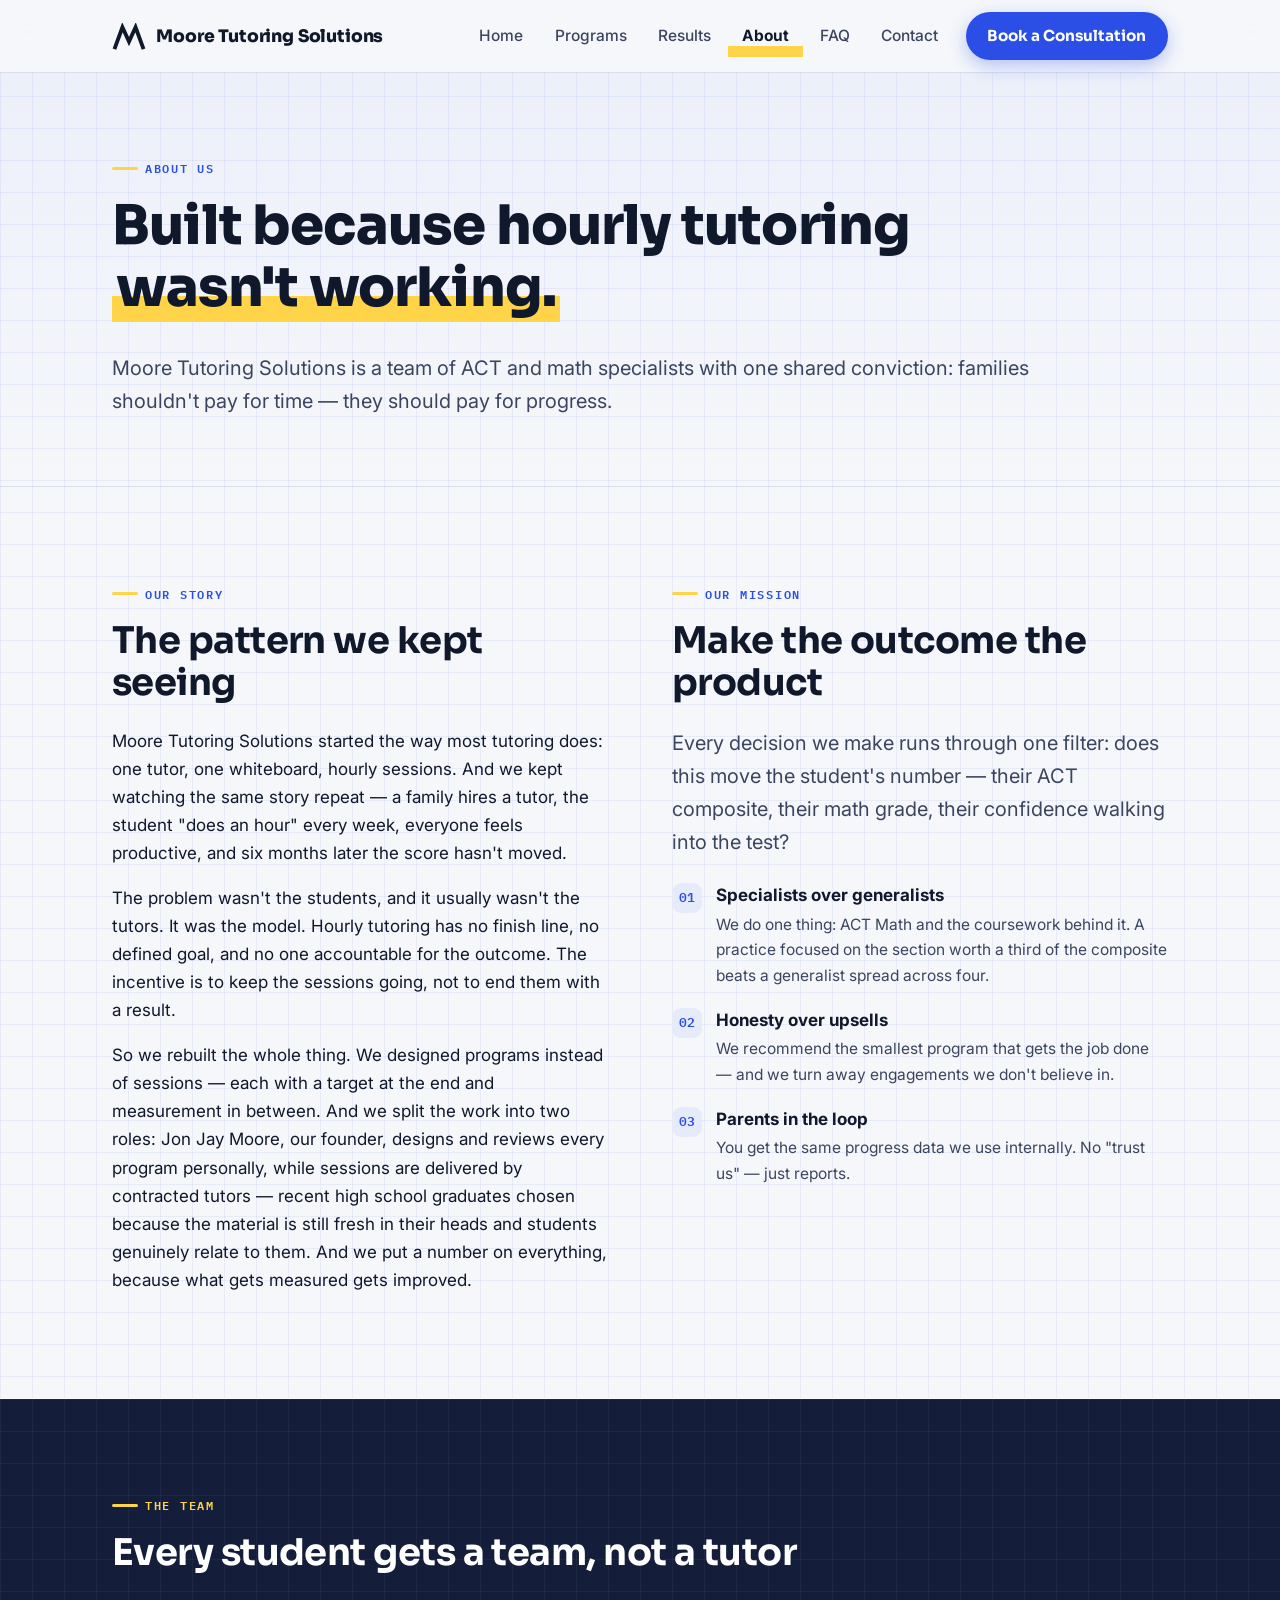
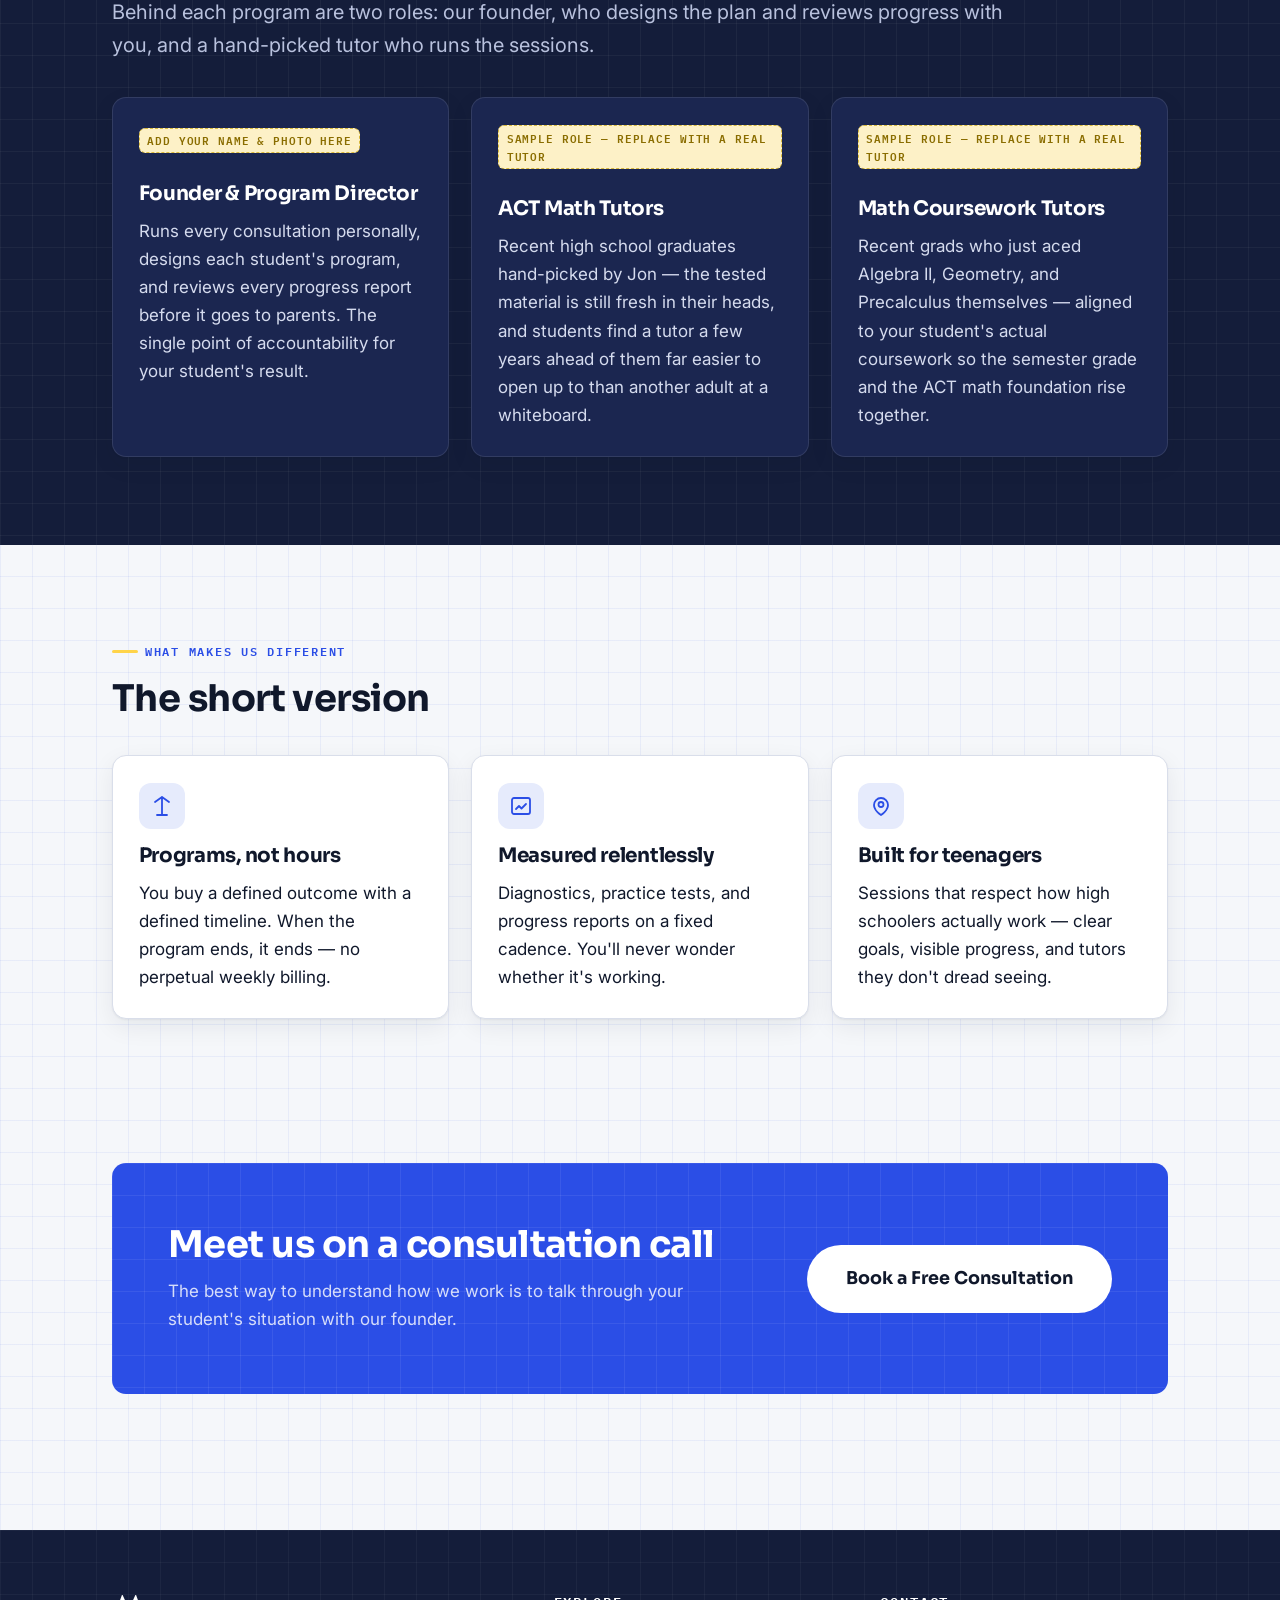
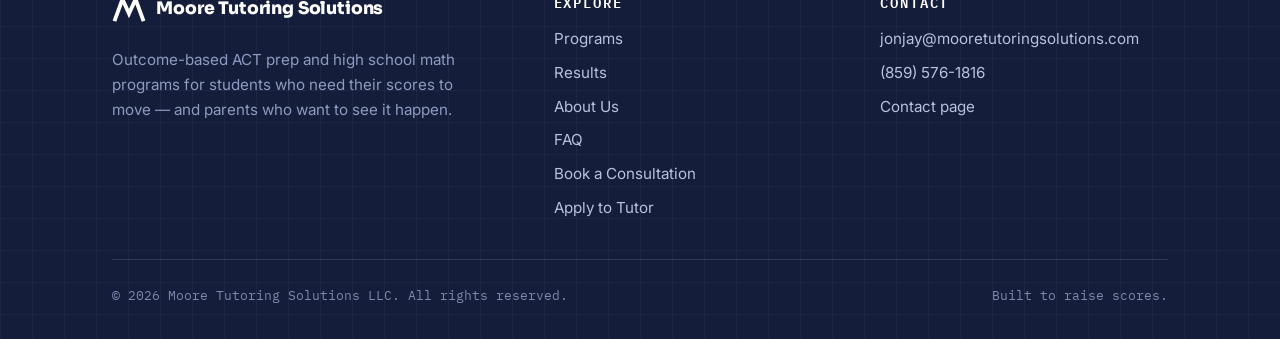
==== about.html @ b596b1a6 "Initial commit: MTS static website" ====
<!DOCTYPE html>
<html lang="en">
<head>
  <meta charset="UTF-8">
  <meta name="viewport" content="width=device-width, initial-scale=1.0">
  <title>About Us — Moore Tutoring Solutions</title>
  <meta name="description" content="Moore Tutoring Solutions is a team of ACT and math specialists on a mission to replace open-ended hourly tutoring with outcome-based programs that actually move scores.">
  <link rel="preconnect" href="https://fonts.googleapis.com">
  <link rel="preconnect" href="https://fonts.gstatic.com" crossorigin>
  <link href="https://fonts.googleapis.com/css2?family=Inter:wght@400;500;600&family=Sora:wght@600;700;800&family=IBM+Plex+Mono:wght@500;600;700&display=swap" rel="stylesheet">
  <link rel="stylesheet" href="css/styles.css">
  <!-- Calendly scheduler - powers every Book a Consultation button -->
  <link rel="stylesheet" href="https://assets.calendly.com/assets/external/widget.css">
  <link rel="icon" href="data:image/svg+xml,%3Csvg xmlns='http://www.w3.org/2000/svg' viewBox='0 0 44 44'%3E%3Crect width='44' height='44' rx='8' fill='%232b4ee6'/%3E%3Cpath d='M8 32 15.5 12 22 26 28.5 12 36 32' fill='none' stroke='%23fff' stroke-width='4' stroke-linejoin='miter' stroke-linecap='square'/%3E%3C/svg%3E">
</head>
<body>
  <a class="skip-link" href="#main">Skip to main content</a>

  <header class="site-header">
    <div class="wrap nav">
      <a class="brand" href="index.html">
        <svg class="brand__mark" width="34" height="27" viewBox="0 0 44 34" aria-hidden="true"><path d="M4 31 13.5 5 22 23.5 30.5 5 40 31" fill="none" stroke="currentColor" stroke-width="5" stroke-linejoin="miter" stroke-linecap="square"/></svg>
        <span>Moore Tutoring Solutions</span>
      </a>
      <button class="nav-toggle" aria-expanded="false" aria-controls="site-menu" aria-label="Open menu">
        <span class="nav-toggle__bars"></span>
      </button>
      <nav class="nav__menu" id="site-menu" aria-label="Main navigation">
        <ul class="nav__list">
          <li><a class="nav__link" href="index.html">Home</a></li>
          <li><a class="nav__link" href="programs.html">Programs</a></li>
          <li><a class="nav__link" href="results.html">Results</a></li>
          <li><a class="nav__link" href="about.html" aria-current="page">About</a></li>
          <li><a class="nav__link" href="faq.html">FAQ</a></li>
          <li><a class="nav__link" href="contact.html">Contact</a></li>
          <li class="nav__cta"><a class="btn btn--primary" href="https://calendly.com/jonjay-mooretutoringsolutions/30min" data-calendly target="_blank" rel="noopener">Book a Consultation</a></li>
        </ul>
      </nav>
    </div>
  </header>

  <main id="main">

    <!-- ============ PAGE HERO ============ -->
    <section class="page-hero">
      <div class="wrap">
        <p class="eyebrow">About us</p>
        <h1>Built because hourly tutoring <span class="mark">wasn't working.</span></h1>
        <p class="lead">Moore Tutoring Solutions is a team of ACT and math specialists with one shared conviction: families shouldn't pay for time — they should pay for progress.</p>
      </div>
    </section>

    <!-- ============ STORY ============ -->
    <section class="section">
      <div class="wrap split">
        <div>
          <p class="eyebrow">Our story</p>
          <h2>The pattern we kept seeing</h2>
          <p>Moore Tutoring Solutions started the way most tutoring does: one tutor, one whiteboard, hourly sessions. And we kept watching the same story repeat — a family hires a tutor, the student "does an hour" every week, everyone feels productive, and six months later the score hasn't moved.</p>
          <p>The problem wasn't the students, and it usually wasn't the tutors. It was the model. Hourly tutoring has no finish line, no defined goal, and no one accountable for the outcome. The incentive is to keep the sessions going, not to end them with a result.</p>
          <p>So we rebuilt the whole thing. We designed programs instead of sessions — each with a target at the end and measurement in between. And we split the work into two roles: Jon Jay Moore, our founder, designs and reviews every program personally, while sessions are delivered by contracted tutors — recent high school graduates chosen because the material is still fresh in their heads and students genuinely relate to them. And we put a number on everything, because what gets measured gets improved.</p>
        </div>
        <div>
          <p class="eyebrow">Our mission</p>
          <h2>Make the outcome the product</h2>
          <p class="lead">Every decision we make runs through one filter: does this move the student's number — their ACT composite, their math grade, their confidence walking into the test?</p>
          <ul class="check-rows">
            <li class="reveal">
              <span class="dot" aria-hidden="true">01</span>
              <div>
                <strong>Specialists over generalists</strong>
                <p>We do one thing: ACT Math and the coursework behind it. A practice focused on the section worth a third of the composite beats a generalist spread across four.</p>
              </div>
            </li>
            <li class="reveal">
              <span class="dot" aria-hidden="true">02</span>
              <div>
                <strong>Honesty over upsells</strong>
                <p>We recommend the smallest program that gets the job done — and we turn away engagements we don't believe in.</p>
              </div>
            </li>
            <li class="reveal">
              <span class="dot" aria-hidden="true">03</span>
              <div>
                <strong>Parents in the loop</strong>
                <p>You get the same progress data we use internally. No "trust us" — just reports.</p>
              </div>
            </li>
          </ul>
        </div>
      </div>
    </section>

    <!-- ============ TEAM ============ -->
    <section class="section panel-dark">
      <div class="wrap">
        <p class="eyebrow">The team</p>
        <h2>Every student gets a team, not a tutor</h2>
        <p class="lead">Behind each program are two roles: our founder, who designs the plan and reviews progress with you, and a hand-picked tutor who runs the sessions.</p>
        <!-- ==============================================================
             PLACEHOLDER TEAM: swap in real names, photos, and bios.
             Duplicate a card to add more tutors; delete the badge lines
             once real content is in.
             ============================================================== -->
        <div class="card-grid">
          <article class="card reveal">
            <span class="placeholder-badge">Add your name &amp; photo here</span>
            <h3>Founder &amp; Program Director</h3>
            <p>Runs every consultation personally, designs each student's program, and reviews every progress report before it goes to parents. The single point of accountability for your student's result.</p>
          </article>
          <article class="card reveal">
            <span class="placeholder-badge">Sample role — replace with a real tutor</span>
            <h3>ACT Math Tutors</h3>
            <p>Recent high school graduates hand-picked by Jon — the tested material is still fresh in their heads, and students find a tutor a few years ahead of them far easier to open up to than another adult at a whiteboard.</p>
          </article>
          <article class="card reveal">
            <span class="placeholder-badge">Sample role — replace with a real tutor</span>
            <h3>Math Coursework Tutors</h3>
            <p>Recent grads who just aced Algebra II, Geometry, and Precalculus themselves — aligned to your student's actual coursework so the semester grade and the ACT math foundation rise together.</p>
          </article>
        </div>
      </div>
    </section>

    <!-- ============ WHAT WE BELIEVE / DIFFERENTIATORS ============ -->
    <section class="section">
      <div class="wrap">
        <p class="eyebrow">What makes us different</p>
        <h2>The short version</h2>
        <div class="card-grid">
          <article class="card reveal">
            <div class="card__icon" aria-hidden="true">
              <svg width="24" height="24" viewBox="0 0 24 24" fill="none" stroke="currentColor" stroke-width="1.8" stroke-linecap="round" stroke-linejoin="round"><path d="M12 3v18M5 8l7-5 7 5M7 21h10"/></svg>
            </div>
            <h3>Programs, not hours</h3>
            <p>You buy a defined outcome with a defined timeline. When the program ends, it ends — no perpetual weekly billing.</p>
          </article>
          <article class="card reveal">
            <div class="card__icon" aria-hidden="true">
              <svg width="24" height="24" viewBox="0 0 24 24" fill="none" stroke="currentColor" stroke-width="1.8" stroke-linecap="round" stroke-linejoin="round"><rect x="3" y="4" width="18" height="16" rx="2"/><path d="M7 15l3-3 2.5 2.5L17 10"/></svg>
            </div>
            <h3>Measured relentlessly</h3>
            <p>Diagnostics, practice tests, and progress reports on a fixed cadence. You'll never wonder whether it's working.</p>
          </article>
          <article class="card reveal">
            <div class="card__icon" aria-hidden="true">
              <svg width="24" height="24" viewBox="0 0 24 24" fill="none" stroke="currentColor" stroke-width="1.8" stroke-linecap="round" stroke-linejoin="round"><path d="M12 21s-7-4.6-7-10a7 7 0 0 1 14 0c0 5.4-7 10-7 10z"/><circle cx="12" cy="10.5" r="2.5"/></svg>
            </div>
            <h3>Built for teenagers</h3>
            <p>Sessions that respect how high schoolers actually work — clear goals, visible progress, and tutors they don't dread seeing.</p>
          </article>
        </div>
      </div>
    </section>

    <!-- ============ CTA BAND ============ -->
    <section class="section section--tight">
      <div class="wrap">
        <div class="cta-band reveal">
          <div>
            <h2>Meet us on a consultation call</h2>
            <p>The best way to understand how we work is to talk through your student's situation with our founder.</p>
          </div>
          <a class="btn btn--light btn--lg" href="https://calendly.com/jonjay-mooretutoringsolutions/30min" data-calendly target="_blank" rel="noopener">Book a Free Consultation</a>
        </div>
      </div>
    </section>

  </main>

  <footer class="site-footer">
    <div class="wrap">
      <div class="footer-grid">
        <div>
          <a class="brand" href="index.html">
            <svg class="brand__mark" width="34" height="27" viewBox="0 0 44 34" aria-hidden="true"><path d="M4 31 13.5 5 22 23.5 30.5 5 40 31" fill="none" stroke="currentColor" stroke-width="5" stroke-linejoin="miter" stroke-linecap="square"/></svg>
            <span>Moore Tutoring Solutions</span>
          </a>
          <p class="footer-tagline">Outcome-based ACT prep and high school math programs for students who need their scores to move — and parents who want to see it happen.</p>
        </div>
        <div>
          <h4>Explore</h4>
          <ul class="footer-links">
            <li><a href="programs.html">Programs</a></li>
            <li><a href="results.html">Results</a></li>
            <li><a href="about.html">About Us</a></li>
            <li><a href="faq.html">FAQ</a></li>
            <li><a href="https://calendly.com/jonjay-mooretutoringsolutions/30min" data-calendly target="_blank" rel="noopener">Book a Consultation</a></li>
            <li><a href="apply.html">Apply to Tutor</a></li>
          </ul>
        </div>
        <div>
          <h4>Contact</h4>
          <ul class="footer-links">
            <li><a href="mailto:jonjay@mooretutoringsolutions.com">jonjay@mooretutoringsolutions.com</a></li>
            <li><a href="tel:+18595761816">(859) 576-1816</a></li>
            <li><a href="contact.html">Contact page</a></li>
          </ul>
        </div>
      </div>
      <div class="footer-bottom">
        <span>© <span data-year>2026</span> Moore Tutoring Solutions LLC. All rights reserved.</span>
        <span>Built to raise scores.</span>
      </div>
    </div>
  </footer>

  <script src="https://assets.calendly.com/assets/external/widget.js" async></script>
  <script src="js/main.js"></script>
  <script src="js/editor.js"></script>
</body>
</html>
---- css/styles.css ----
/* ==========================================================================
   Moore Tutoring Solutions — site stylesheet
   Identity: "graph paper & ink" — cool paper white with a faint math grid,
   deep ink navy, cobalt blue actions, highlighter-yellow marks, mono numerals.
   ========================================================================== */

/* ---------- Design tokens ---------- */
:root {
  --paper: #f5f7fa;          /* cool paper white */
  --paper-raised: #ffffff;
  --grid-line: rgba(43, 78, 230, 0.07);
  --ink: #10182b;            /* near-black navy ink */
  --ink-soft: #3c4560;       /* secondary text */
  --ink-faint: #6b7490;      /* captions, meta */
  --cobalt: #2b4ee6;         /* primary action */
  --cobalt-deep: #1d38b4;    /* hover / active */
  --cobalt-tint: #e6ebfc;    /* soft chips, callouts */
  --navy-panel: #141d3a;     /* dark sections */
  --navy-panel-2: #1b2650;
  --highlight: #ffd449;      /* highlighter yellow */
  --success: #0e7a56;
  --line: #d9deea;           /* hairline borders */

  --font-display: "Sora", "Segoe UI", system-ui, sans-serif;
  --font-body: "Inter", "Segoe UI", system-ui, sans-serif;
  --font-mono: "IBM Plex Mono", "Consolas", monospace;

  --radius: 14px;
  --radius-sm: 8px;
  --shadow: 0 1px 2px rgba(16, 24, 43, 0.05), 0 8px 24px rgba(16, 24, 43, 0.07);
  --shadow-lift: 0 2px 4px rgba(16, 24, 43, 0.06), 0 14px 34px rgba(16, 24, 43, 0.12);
  --wrap: 1120px;
}

/* ---------- Reset / base ---------- */
*,
*::before,
*::after {
  box-sizing: border-box;
}

html {
  scroll-behavior: smooth;
}

body {
  margin: 0;
  font-family: var(--font-body);
  font-size: 1.0625rem;
  line-height: 1.65;
  color: var(--ink);
  background-color: var(--paper);
  /* faint graph-paper grid */
  background-image:
    linear-gradient(var(--grid-line) 1px, transparent 1px),
    linear-gradient(90deg, var(--grid-line) 1px, transparent 1px);
  background-size: 32px 32px;
  -webkit-font-smoothing: antialiased;
}

img,
svg {
  max-width: 100%;
  display: block;
}

h1,
h2,
h3,
h4 {
  font-family: var(--font-display);
  line-height: 1.15;
  margin: 0 0 0.6em;
  letter-spacing: -0.015em;
}

h1 { font-size: clamp(2.1rem, 5vw, 3.4rem); font-weight: 800; }
h2 { font-size: clamp(1.6rem, 3.5vw, 2.3rem); font-weight: 700; }
h3 { font-size: 1.25rem; font-weight: 700; }
h4 { font-size: 1.05rem; font-weight: 600; }

p {
  margin: 0 0 1em;
}

a {
  color: var(--cobalt);
}

a:hover {
  color: var(--cobalt-deep);
}

ul,
ol {
  margin: 0 0 1em;
  padding-left: 1.3em;
}

/* Visible keyboard focus everywhere */
:focus-visible {
  outline: 3px solid var(--cobalt);
  outline-offset: 3px;
  border-radius: 3px;
}

.skip-link {
  position: absolute;
  left: -9999px;
  top: 0;
  background: var(--ink);
  color: #fff;
  padding: 0.7rem 1.2rem;
  z-index: 200;
  font-weight: 600;
  text-decoration: none;
}

.skip-link:focus {
  left: 12px;
  top: 12px;
  color: #fff;
}

/* ---------- Layout helpers ---------- */
.wrap {
  max-width: var(--wrap);
  margin: 0 auto;
  padding: 0 clamp(1.1rem, 4vw, 2rem);
}

.section {
  padding: clamp(3.2rem, 8vw, 5.5rem) 0;
}

.section--tight {
  padding: clamp(2.2rem, 5vw, 3.5rem) 0;
}

/* Eyebrow label — mono, like an exam form field */
.eyebrow {
  font-family: var(--font-mono);
  font-size: 0.78rem;
  font-weight: 600;
  letter-spacing: 0.14em;
  text-transform: uppercase;
  color: var(--cobalt);
  display: inline-flex;
  align-items: center;
  gap: 0.55em;
  margin-bottom: 1rem;
}

.eyebrow::before {
  content: "";
  width: 26px;
  height: 3px;
  background: var(--highlight);
  border-radius: 2px;
}

/* Highlighter swipe on key phrases */
.mark {
  background-image: linear-gradient(to top, var(--highlight) 0 38%, transparent 38%);
  background-repeat: no-repeat;
  background-size: 0% 100%;
  transition: background-size 0.7s ease 0.25s;
  padding: 0 0.08em;
}

/* The highlighter "sweeps" across the phrase when it scrolls into view */
.mark.is-visible {
  background-size: 100% 100%;
}

.lead {
  font-size: clamp(1.1rem, 2vw, 1.25rem);
  color: var(--ink-soft);
  max-width: 46em;
}

.center {
  text-align: center;
}

.center .lead {
  margin-left: auto;
  margin-right: auto;
}

/* ---------- Buttons ---------- */
.btn {
  display: inline-flex;
  align-items: center;
  justify-content: center;
  gap: 0.5em;
  font-family: var(--font-display);
  font-weight: 700;
  font-size: 1rem;
  text-decoration: none;
  border-radius: 999px;
  padding: 0.85em 1.7em;
  border: 2px solid transparent;
  cursor: pointer;
  white-space: nowrap;
  transition: background-color 0.18s ease, color 0.18s ease, transform 0.18s ease, box-shadow 0.18s ease;
}

.btn--primary {
  background: var(--cobalt);
  color: #fff;
  box-shadow: 0 6px 18px rgba(43, 78, 230, 0.32);
}

.btn--primary:hover {
  background: var(--cobalt-deep);
  color: #fff;
  transform: translateY(-2px);
  box-shadow: 0 10px 24px rgba(43, 78, 230, 0.38);
}

.btn--ghost {
  background: transparent;
  color: var(--ink);
  border-color: var(--ink);
}

.btn--ghost:hover {
  background: var(--ink);
  color: #fff;
}

.btn--light {
  background: #fff;
  color: var(--ink);
}

.btn--light:hover {
  background: var(--highlight);
  color: var(--ink);
}

.btn--lg {
  font-size: 1.1rem;
  padding: 1em 2.1em;
}

/* ---------- Header / nav ---------- */
.site-header {
  position: sticky;
  top: 0;
  z-index: 100;
  background: rgba(245, 247, 250, 0.92);
  backdrop-filter: blur(10px);
  border-bottom: 1px solid var(--line);
}

.nav {
  display: flex;
  align-items: center;
  justify-content: space-between;
  gap: 1rem;
  min-height: 72px;
}

.brand {
  display: inline-flex;
  align-items: center;
  gap: 0.65rem;
  text-decoration: none;
  color: var(--ink);
  font-family: var(--font-display);
  font-weight: 800;
  font-size: 1.08rem;
  letter-spacing: -0.01em;
  white-space: nowrap;
}

.brand:hover {
  color: var(--ink);
}

.brand__mark {
  flex: none;
}

@media (max-width: 430px) {
  .brand {
    font-size: 0.93rem;
    gap: 0.5rem;
  }

  .brand__mark {
    width: 28px;
    height: 22px;
  }
}

.nav__list {
  display: flex;
  align-items: center;
  gap: 0.25rem;
  list-style: none;
  margin: 0;
  padding: 0;
}

.nav__link {
  display: block;
  padding: 0.5rem 0.85rem;
  text-decoration: none;
  color: var(--ink-soft);
  font-weight: 500;
  font-size: 0.97rem;
  border-radius: 8px;
  transition: color 0.15s ease, background-color 0.15s ease;
}

.nav__link:hover {
  color: var(--ink);
  background: var(--cobalt-tint);
}

.nav__link[aria-current="page"] {
  color: var(--ink);
  font-weight: 700;
  background: linear-gradient(to top, var(--highlight) 0 26%, transparent 26%);
  border-radius: 0;
}

.nav__cta {
  margin-left: 0.6rem;
}

.nav__cta .btn {
  padding: 0.6em 1.3em;
  font-size: 0.95rem;
}

.nav-toggle {
  display: none;
  background: none;
  border: 2px solid var(--ink);
  border-radius: 10px;
  width: 44px;
  height: 44px;
  padding: 0;
  cursor: pointer;
  align-items: center;
  justify-content: center;
}

.nav-toggle__bars,
.nav-toggle__bars::before,
.nav-toggle__bars::after {
  content: "";
  display: block;
  width: 20px;
  height: 2.5px;
  background: var(--ink);
  border-radius: 2px;
  position: relative;
  transition: transform 0.2s ease, opacity 0.2s ease;
}

.nav-toggle__bars::before {
  position: absolute;
  top: -7px;
}

.nav-toggle__bars::after {
  position: absolute;
  top: 7px;
}

.nav-toggle[aria-expanded="true"] .nav-toggle__bars {
  background: transparent;
}

.nav-toggle[aria-expanded="true"] .nav-toggle__bars::before {
  transform: translateY(7px) rotate(45deg);
}

.nav-toggle[aria-expanded="true"] .nav-toggle__bars::after {
  transform: translateY(-7px) rotate(-45deg);
}

@media (max-width: 1020px) {
  .nav-toggle {
    display: flex;
  }

  .nav__menu {
    display: none;
    position: absolute;
    top: 100%;
    left: 0;
    right: 0;
    background: var(--paper-raised);
    border-bottom: 1px solid var(--line);
    box-shadow: var(--shadow-lift);
    padding: 0.8rem 1.2rem 1.4rem;
  }

  .nav__menu.is-open {
    display: block;
  }

  .nav__list {
    flex-direction: column;
    align-items: stretch;
    gap: 0.15rem;
  }

  .nav__link {
    padding: 0.85rem 0.9rem;
    font-size: 1.05rem;
  }

  /* In the collapsed menu, mark the current page with a side accent
     instead of the full-width underline swipe */
  .nav__link[aria-current="page"] {
    background: var(--cobalt-tint);
    border-radius: 8px;
    box-shadow: inset 4px 0 0 var(--highlight);
  }

  .nav__cta {
    margin: 0.8rem 0 0;
  }

  .nav__cta .btn {
    width: 100%;
  }
}

/* ---------- Hero ---------- */
.hero {
  padding: clamp(3.5rem, 9vw, 6.5rem) 0 clamp(3rem, 7vw, 5rem);
  overflow: hidden;
}

.hero__grid {
  display: grid;
  grid-template-columns: minmax(0, 1.15fr) minmax(0, 0.85fr);
  gap: clamp(2rem, 5vw, 4rem);
  align-items: center;
}

.hero h1 {
  max-width: 13em;
}

.hero__actions {
  display: flex;
  flex-wrap: wrap;
  gap: 0.9rem;
  margin: 1.8rem 0 1.2rem;
}

.hero__note {
  font-size: 0.92rem;
  color: var(--ink-faint);
  display: flex;
  align-items: center;
  gap: 0.5em;
}

.hero__note svg {
  flex: none;
}

@media (max-width: 880px) {
  .hero__grid {
    grid-template-columns: 1fr;
  }
}

/* Scorecard visual in hero — styled like a reported test result */
.scorecard {
  background: var(--paper-raised);
  border: 1px solid var(--line);
  border-radius: var(--radius);
  box-shadow: var(--shadow-lift);
  padding: 1.6rem 1.6rem 1.4rem;
  max-width: 420px;
  margin-left: auto;
  position: relative;
}

.scorecard::before {
  content: "";
  position: absolute;
  inset: 0;
  border-radius: var(--radius);
  border-top: 5px solid var(--cobalt);
  pointer-events: none;
}

.scorecard__head {
  display: flex;
  justify-content: space-between;
  align-items: baseline;
  font-family: var(--font-mono);
  font-size: 0.72rem;
  letter-spacing: 0.12em;
  text-transform: uppercase;
  color: var(--ink-faint);
  border-bottom: 1px dashed var(--line);
  padding-bottom: 0.8rem;
  margin-bottom: 1.1rem;
}

.scorecard__rows {
  display: grid;
  gap: 0.9rem;
}

.scorecard__row {
  display: grid;
  grid-template-columns: 1fr auto auto;
  align-items: center;
  gap: 0.8rem;
  font-size: 0.95rem;
}

.scorecard__label {
  color: var(--ink-soft);
  font-weight: 500;
}

.scorecard__bar {
  grid-column: 1 / -1;
  height: 8px;
  background: var(--cobalt-tint);
  border-radius: 99px;
  overflow: hidden;
}

.scorecard__bar i {
  display: block;
  height: 100%;
  background: var(--cobalt);
  border-radius: 99px;
}

.scorecard__num {
  font-family: var(--font-mono);
  font-weight: 600;
  font-size: 1.05rem;
}

.scorecard__delta {
  font-family: var(--font-mono);
  font-size: 0.8rem;
  font-weight: 600;
  color: var(--success);
  background: #e2f4ec;
  border-radius: 6px;
  padding: 0.1em 0.5em;
}

.scorecard__foot {
  margin-top: 1.2rem;
  font-size: 0.78rem;
  color: var(--ink-faint);
  font-family: var(--font-mono);
}

@media (max-width: 880px) {
  .scorecard {
    margin: 0 auto;
  }
}

/* ---------- Cards & grids ---------- */
.card-grid {
  display: grid;
  grid-template-columns: repeat(3, minmax(0, 1fr));
  gap: 1.4rem;
  margin-top: 2.2rem;
}

.card-grid--2 {
  grid-template-columns: repeat(2, minmax(0, 1fr));
}

@media (max-width: 880px) {
  .card-grid,
  .card-grid--2 {
    grid-template-columns: 1fr;
  }
}

.card {
  background: var(--paper-raised);
  border: 1px solid var(--line);
  border-radius: var(--radius);
  padding: 1.7rem 1.6rem;
  box-shadow: var(--shadow);
}

.card h3 {
  margin-top: 0.9rem;
}

.card__icon {
  width: 46px;
  height: 46px;
  border-radius: 12px;
  background: var(--cobalt-tint);
  display: grid;
  place-items: center;
  color: var(--cobalt);
}

.card p:last-child {
  margin-bottom: 0;
}

/* Numbered steps */
.step {
  position: relative;
  padding-top: 0.4rem;
}

.step__num {
  font-family: var(--font-mono);
  font-weight: 600;
  font-size: 0.85rem;
  color: var(--cobalt);
  background: var(--cobalt-tint);
  border-radius: 8px;
  display: inline-block;
  padding: 0.25em 0.7em;
  margin-bottom: 0.9rem;
}

/* ---------- Stats band ---------- */
.stats {
  display: grid;
  grid-template-columns: repeat(4, minmax(0, 1fr));
  gap: 1.2rem;
  margin-top: 2.4rem;
}

@media (max-width: 880px) {
  .stats {
    grid-template-columns: repeat(2, minmax(0, 1fr));
  }
}

.stat {
  text-align: center;
  padding: 1.4rem 0.8rem;
  background: var(--paper-raised);
  border: 1px solid var(--line);
  border-radius: var(--radius);
}

.stat__num {
  font-family: var(--font-mono);
  font-size: clamp(1.7rem, 3.5vw, 2.4rem);
  font-weight: 700;
  color: var(--cobalt);
  display: block;
  line-height: 1.1;
}

.stat__label {
  font-size: 0.88rem;
  color: var(--ink-soft);
  margin-top: 0.4rem;
  display: block;
}

/* ---------- Dark panel sections ---------- */
.panel-dark {
  background: var(--navy-panel);
  background-image:
    linear-gradient(rgba(255, 255, 255, 0.045) 1px, transparent 1px),
    linear-gradient(90deg, rgba(255, 255, 255, 0.045) 1px, transparent 1px);
  background-size: 32px 32px;
  color: #e8ecf7;
}

.panel-dark h2,
.panel-dark h3 {
  color: #fff;
}

.panel-dark .lead {
  color: #b8c1dd;
}

.panel-dark .eyebrow {
  color: var(--highlight);
}

.panel-dark .card {
  background: var(--navy-panel-2);
  border-color: rgba(255, 255, 255, 0.1);
  color: #d5dbee;
}

/* Light-background cards placed inside dark panels keep ink text */
.panel-dark .tier,
.panel-dark .quote-card {
  color: var(--ink);
}

.panel-dark .tier h3,
.panel-dark .quote-card h3 {
  color: var(--ink);
}

/* ---------- Pricing tiers ---------- */
.tiers {
  display: grid;
  grid-template-columns: repeat(3, minmax(0, 1fr));
  gap: 1.5rem;
  margin-top: 2.6rem;
  align-items: stretch;
}

@media (max-width: 980px) {
  .tiers {
    grid-template-columns: 1fr;
    max-width: 520px;
    margin-left: auto;
    margin-right: auto;
  }
}

.tier {
  background: var(--paper-raised);
  border: 1px solid var(--line);
  border-radius: var(--radius);
  padding: 2rem 1.8rem;
  display: flex;
  flex-direction: column;
  box-shadow: var(--shadow);
  position: relative;
}

.tier--featured {
  border: 2px solid var(--cobalt);
  box-shadow: var(--shadow-lift);
}

@media (min-width: 981px) {
  .tier--featured {
    transform: translateY(-14px);
  }
}

.tier__flag {
  position: absolute;
  top: -14px;
  left: 50%;
  transform: translateX(-50%);
  background: var(--cobalt);
  color: #fff;
  font-family: var(--font-mono);
  font-size: 0.72rem;
  font-weight: 600;
  letter-spacing: 0.1em;
  text-transform: uppercase;
  padding: 0.35em 1em;
  border-radius: 99px;
  white-space: nowrap;
}

.tier__flag--muted {
  background: var(--ink);
}

.tier__name {
  font-family: var(--font-display);
  font-weight: 800;
  font-size: 1.35rem;
  margin: 0.4rem 0 0.2rem;
}

.tier__tag {
  color: var(--ink-faint);
  font-size: 0.92rem;
  margin-bottom: 1.1rem;
}

.tier__price {
  font-family: var(--font-mono);
  font-size: 1.9rem;
  font-weight: 700;
  color: var(--ink);
  line-height: 1.1;
}

.tier__price small {
  display: block;
  font-family: var(--font-body);
  font-weight: 400;
  font-size: 0.82rem;
  color: var(--ink-faint);
  margin-top: 0.3rem;
}

.tier__list {
  list-style: none;
  padding: 0;
  margin: 1.4rem 0 1.8rem;
  display: grid;
  gap: 0.65rem;
  flex: 1;
}

.tier__list li {
  display: flex;
  gap: 0.6em;
  align-items: flex-start;
  font-size: 0.96rem;
  color: var(--ink-soft);
}

.tier__list li::before {
  content: "";
  flex: none;
  width: 18px;
  height: 18px;
  margin-top: 0.2em;
  border-radius: 50%;
  background: var(--cobalt-tint) url("data:image/svg+xml,%3Csvg xmlns='http://www.w3.org/2000/svg' width='10' height='10' viewBox='0 0 10 10'%3E%3Cpath d='M1.5 5.2 4 7.7l4.5-5' fill='none' stroke='%232b4ee6' stroke-width='1.8' stroke-linecap='round' stroke-linejoin='round'/%3E%3C/svg%3E") center / 10px no-repeat;
}

.tier__list li.tier__no {
  color: var(--ink-faint);
}

.tier__list li.tier__no::before {
  background: #eef0f5 url("data:image/svg+xml,%3Csvg xmlns='http://www.w3.org/2000/svg' width='10' height='10' viewBox='0 0 10 10'%3E%3Cpath d='M2.5 2.5l5 5M7.5 2.5l-5 5' stroke='%236b7490' stroke-width='1.6' stroke-linecap='round'/%3E%3C/svg%3E") center / 9px no-repeat;
}

.tier .btn {
  width: 100%;
}

/* Consultation + payment buttons stack inside each tier card */
.tier .btn + .btn {
  margin-top: 0.65rem;
}

/* ---------- Testimonials ---------- */
.quote-card {
  background: var(--paper-raised);
  border: 1px solid var(--line);
  border-radius: var(--radius);
  padding: 1.8rem 1.7rem;
  box-shadow: var(--shadow);
  display: flex;
  flex-direction: column;
  gap: 1rem;
}

.quote-card blockquote {
  margin: 0;
  font-size: 1.02rem;
  color: var(--ink-soft);
  flex: 1;
}

.quote-card blockquote::before {
  content: "“";
  display: block;
  font-family: var(--font-display);
  font-size: 2.6rem;
  line-height: 0.6;
  color: var(--highlight);
  -webkit-text-stroke: 1px var(--ink);
  margin-bottom: 0.5rem;
}

.quote-card figcaption {
  font-weight: 600;
  font-size: 0.95rem;
}

.quote-card figcaption span {
  display: block;
  font-weight: 400;
  color: var(--ink-faint);
  font-size: 0.85rem;
}

/* Result chips on testimonials */
.result-chip {
  align-self: flex-start;
  font-family: var(--font-mono);
  font-size: 0.8rem;
  font-weight: 600;
  color: var(--success);
  background: #e2f4ec;
  border-radius: 8px;
  padding: 0.3em 0.8em;
}

/* Placeholder badge — remove when real content goes in */
.placeholder-badge {
  display: inline-block;
  font-family: var(--font-mono);
  font-size: 0.68rem;
  font-weight: 600;
  letter-spacing: 0.08em;
  text-transform: uppercase;
  color: #8a6d00;
  background: #fdf1c7;
  border: 1px dashed #d9b93d;
  border-radius: 6px;
  padding: 0.25em 0.7em;
  margin-bottom: 0.9rem;
}

/* ---------- FAQ ---------- */
.faq-list {
  max-width: 780px;
  margin: 2.2rem auto 0;
  display: grid;
  gap: 0.9rem;
}

.faq-item {
  background: var(--paper-raised);
  border: 1px solid var(--line);
  border-radius: var(--radius-sm);
  box-shadow: var(--shadow);
  overflow: hidden;
}

.faq-item summary {
  list-style: none;
  cursor: pointer;
  padding: 1.15rem 1.4rem;
  font-family: var(--font-display);
  font-weight: 600;
  font-size: 1.05rem;
  display: flex;
  justify-content: space-between;
  align-items: center;
  gap: 1rem;
}

.faq-item summary::-webkit-details-marker {
  display: none;
}

.faq-item summary::after {
  content: "+";
  font-family: var(--font-mono);
  font-size: 1.3rem;
  font-weight: 600;
  color: var(--cobalt);
  flex: none;
  transition: transform 0.2s ease;
}

.faq-item[open] summary::after {
  transform: rotate(45deg);
}

.faq-item summary:hover {
  background: var(--cobalt-tint);
}

.faq-item__body {
  padding: 0 1.4rem 1.3rem;
  color: var(--ink-soft);
}

.faq-item__body p:last-child {
  margin-bottom: 0;
}

/* ---------- Forms ---------- */
.form-card {
  background: var(--paper-raised);
  border: 1px solid var(--line);
  border-radius: var(--radius);
  box-shadow: var(--shadow-lift);
  padding: clamp(1.6rem, 4vw, 2.4rem);
}

.form-grid {
  display: grid;
  grid-template-columns: 1fr 1fr;
  gap: 1.1rem 1.2rem;
}

.form-field--full {
  grid-column: 1 / -1;
}

@media (max-width: 640px) {
  .form-grid {
    grid-template-columns: 1fr;
  }
}

.form-field label {
  display: block;
  font-weight: 600;
  font-size: 0.92rem;
  margin-bottom: 0.4rem;
}

.form-field label span.req {
  color: var(--cobalt);
}

.form-field input,
.form-field select,
.form-field textarea {
  width: 100%;
  font: inherit;
  font-size: 1rem;
  color: var(--ink);
  background: var(--paper);
  border: 1.5px solid var(--line);
  border-radius: var(--radius-sm);
  padding: 0.75em 0.95em;
  transition: border-color 0.15s ease, box-shadow 0.15s ease;
}

.form-field textarea {
  resize: vertical;
  min-height: 130px;
}

.form-field input:focus,
.form-field select:focus,
.form-field textarea:focus {
  outline: none;
  border-color: var(--cobalt);
  box-shadow: 0 0 0 3px rgba(43, 78, 230, 0.18);
}

.form-note {
  font-size: 0.85rem;
  color: var(--ink-faint);
  margin-top: 1rem;
}

.form-success {
  display: none;
  background: #e2f4ec;
  border: 1px solid #b4e0cd;
  color: #0b5c41;
  border-radius: var(--radius-sm);
  padding: 1.1rem 1.3rem;
  margin-top: 1.2rem;
  font-weight: 500;
}

.form-success.is-visible {
  display: block;
}

.form-error {
  display: none;
  background: #fdecec;
  border: 1px solid #f0c2c2;
  color: #8a2323;
  border-radius: var(--radius-sm);
  padding: 1.1rem 1.3rem;
  margin-top: 1.2rem;
  font-weight: 500;
}

.form-error.is-visible {
  display: block;
}

/* ---------- Contact info list ---------- */
.contact-list {
  list-style: none;
  padding: 0;
  margin: 1.6rem 0 0;
  display: grid;
  gap: 1.1rem;
}

.contact-list li {
  display: flex;
  gap: 0.9rem;
  align-items: flex-start;
}

.contact-list .card__icon {
  width: 42px;
  height: 42px;
  flex: none;
}

.contact-list strong {
  display: block;
  font-size: 0.95rem;
}

.contact-list a {
  text-decoration: none;
  font-weight: 500;
}

.contact-list a:hover {
  text-decoration: underline;
}

.contact-list small {
  color: var(--ink-faint);
}

/* ---------- Page hero (interior pages) ---------- */
.page-hero {
  padding: clamp(3rem, 7vw, 4.8rem) 0 clamp(2rem, 5vw, 3rem);
  border-bottom: 1px solid var(--line);
  background: linear-gradient(to bottom, rgba(43, 78, 230, 0.045), transparent);
}

.page-hero h1 {
  max-width: 16em;
}

/* ---------- CTA band ---------- */
.cta-band {
  background: var(--cobalt);
  background-image:
    linear-gradient(rgba(255, 255, 255, 0.07) 1px, transparent 1px),
    linear-gradient(90deg, rgba(255, 255, 255, 0.07) 1px, transparent 1px);
  background-size: 32px 32px;
  color: #fff;
  border-radius: var(--radius);
  padding: clamp(2.4rem, 6vw, 3.8rem) clamp(1.6rem, 5vw, 3.5rem);
  display: flex;
  flex-wrap: wrap;
  align-items: center;
  justify-content: space-between;
  gap: 1.6rem;
}

.cta-band h2 {
  color: #fff;
  margin: 0 0 0.3em;
}

.cta-band p {
  margin: 0;
  color: #d6ddfa;
  max-width: 34em;
}

/* ---------- Two-column splits ---------- */
.split {
  display: grid;
  grid-template-columns: minmax(0, 1fr) minmax(0, 1fr);
  gap: clamp(2rem, 5vw, 4rem);
  align-items: start;
}

@media (max-width: 880px) {
  .split {
    grid-template-columns: 1fr;
  }
}

/* Values / checklist rows */
.check-rows {
  list-style: none;
  padding: 0;
  margin: 1.4rem 0 0;
  display: grid;
  gap: 1.1rem;
}

.check-rows li {
  display: flex;
  gap: 0.9rem;
  align-items: flex-start;
}

.check-rows .dot {
  flex: none;
  width: 30px;
  height: 30px;
  border-radius: 9px;
  background: var(--cobalt-tint);
  color: var(--cobalt);
  display: grid;
  place-items: center;
  font-family: var(--font-mono);
  font-weight: 600;
  font-size: 0.82rem;
  margin-top: 0.15em;
}

.check-rows strong {
  display: block;
}

.check-rows p {
  margin: 0.15em 0 0;
  color: var(--ink-soft);
  font-size: 0.97rem;
}

/* ---------- Footer ---------- */
.site-footer {
  background: var(--navy-panel);
  background-image:
    linear-gradient(rgba(255, 255, 255, 0.04) 1px, transparent 1px),
    linear-gradient(90deg, rgba(255, 255, 255, 0.04) 1px, transparent 1px);
  background-size: 32px 32px;
  color: #b8c1dd;
  margin-top: clamp(3rem, 7vw, 5rem);
  padding: clamp(2.8rem, 6vw, 4rem) 0 2rem;
  font-size: 0.95rem;
}

.footer-grid {
  display: grid;
  grid-template-columns: 1.4fr 1fr 1fr;
  gap: 2.4rem;
  padding-bottom: 2.4rem;
  border-bottom: 1px solid rgba(255, 255, 255, 0.12);
}

@media (max-width: 880px) {
  .footer-grid {
    grid-template-columns: 1fr;
    gap: 1.8rem;
  }
}

.site-footer .brand,
.site-footer .brand span {
  color: #fff !important;
}

.site-footer h4 {
  color: #fff;
  font-size: 0.85rem;
  font-family: var(--font-mono);
  font-weight: 600;
  letter-spacing: 0.14em;
  text-transform: uppercase;
  margin-bottom: 1rem;
}

.footer-links {
  list-style: none;
  padding: 0;
  margin: 0;
  display: grid;
  gap: 0.55rem;
}

.footer-links a {
  color: #b8c1dd;
  text-decoration: none;
}

.footer-links a:hover {
  color: #fff;
  text-decoration: underline;
}

.footer-tagline {
  margin-top: 1.1rem;
  max-width: 24em;
  color: #8f9ac0;
}

.footer-bottom {
  display: flex;
  flex-wrap: wrap;
  justify-content: space-between;
  gap: 0.8rem;
  padding-top: 1.6rem;
  font-size: 0.82rem;
  color: #7e89ad;
  font-family: var(--font-mono);
}

/* ---------- Reveal animation (restrained; disabled if reduced motion) ---------- */
.reveal {
  opacity: 0;
  transform: translateY(18px);
  transition: opacity 0.55s ease, transform 0.55s ease;
}

.reveal.is-visible {
  opacity: 1;
  transform: none;
}

@media (prefers-reduced-motion: reduce) {
  html {
    scroll-behavior: auto;
  }

  .reveal {
    opacity: 1;
    transform: none;
    transition: none;
  }

  .btn,
  .faq-item summary::after {
    transition: none;
  }
}

/* ---------- Animations ---------- */
@keyframes rise-in {
  from {
    opacity: 0;
    transform: translateY(16px);
  }
  to {
    opacity: 1;
    transform: none;
  }
}

@keyframes bar-grow {
  from {
    width: 0;
  }
}

@keyframes pop-in {
  from {
    opacity: 0;
    transform: scale(0.5);
  }
  to {
    opacity: 1;
    transform: scale(1);
  }
}

@keyframes brand-draw {
  from {
    stroke-dashoffset: 130;
  }
  to {
    stroke-dashoffset: 0;
  }
}

/* Page-top content eases in on load, line by line */
.hero .eyebrow,
.page-hero .eyebrow {
  animation: rise-in 0.5s ease 0.05s both;
}

.hero h1,
.page-hero h1 {
  animation: rise-in 0.55s ease 0.15s both;
}

.hero .lead,
.page-hero .lead {
  animation: rise-in 0.55s ease 0.28s both;
}

.hero__actions {
  animation: rise-in 0.55s ease 0.4s both;
}

.hero__note {
  animation: rise-in 0.55s ease 0.52s both;
}

/* The hero scorecard slides in, its bars fill, and the score chips pop */
.scorecard {
  animation: rise-in 0.6s ease 0.35s both;
}

.scorecard__bar i {
  animation: bar-grow 1s cubic-bezier(0.25, 0.7, 0.3, 1) 0.8s both;
}

.scorecard__delta {
  animation: pop-in 0.4s cubic-bezier(0.34, 1.56, 0.64, 1) 1.4s both;
}

/* The logo's peak draws itself on page load */
.brand__mark path {
  stroke-dasharray: 130;
  animation: brand-draw 0.9s ease-out 0.1s both;
}

/* FAQ answers fade in as they open */
.faq-item[open] .faq-item__body {
  animation: rise-in 0.35s ease;
}

/* Cards lift slightly under the cursor */
.card,
.tier,
.quote-card {
  transition: opacity 0.55s ease, transform 0.55s ease, translate 0.25s ease, box-shadow 0.25s ease;
}

.card:hover,
.tier:hover,
.quote-card:hover {
  translate: 0 -5px;
  box-shadow: var(--shadow-lift);
}

/* Buttons press down on click */
.btn:active,
.btn--primary:hover:active {
  transform: translateY(0) scale(0.97);
}

/* If JavaScript is off, skip the scroll effects and show everything */
@media (scripting: none) {
  .reveal {
    opacity: 1;
    transform: none;
  }

  .mark {
    background-size: 100% 100%;
  }
}

@media (prefers-reduced-motion: reduce) {
  .hero .eyebrow,
  .page-hero .eyebrow,
  .hero h1,
  .page-hero h1,
  .hero .lead,
  .page-hero .lead,
  .hero__actions,
  .hero__note,
  .scorecard,
  .scorecard__bar i,
  .scorecard__delta,
  .brand__mark path,
  .faq-item[open] .faq-item__body {
    animation: none;
  }

  .mark {
    background-size: 100% 100%;
    transition: none;
  }

  .card,
  .tier,
  .quote-card {
    transition: none;
  }

  .card:hover,
  .tier:hover,
  .quote-card:hover {
    translate: none;
  }
}
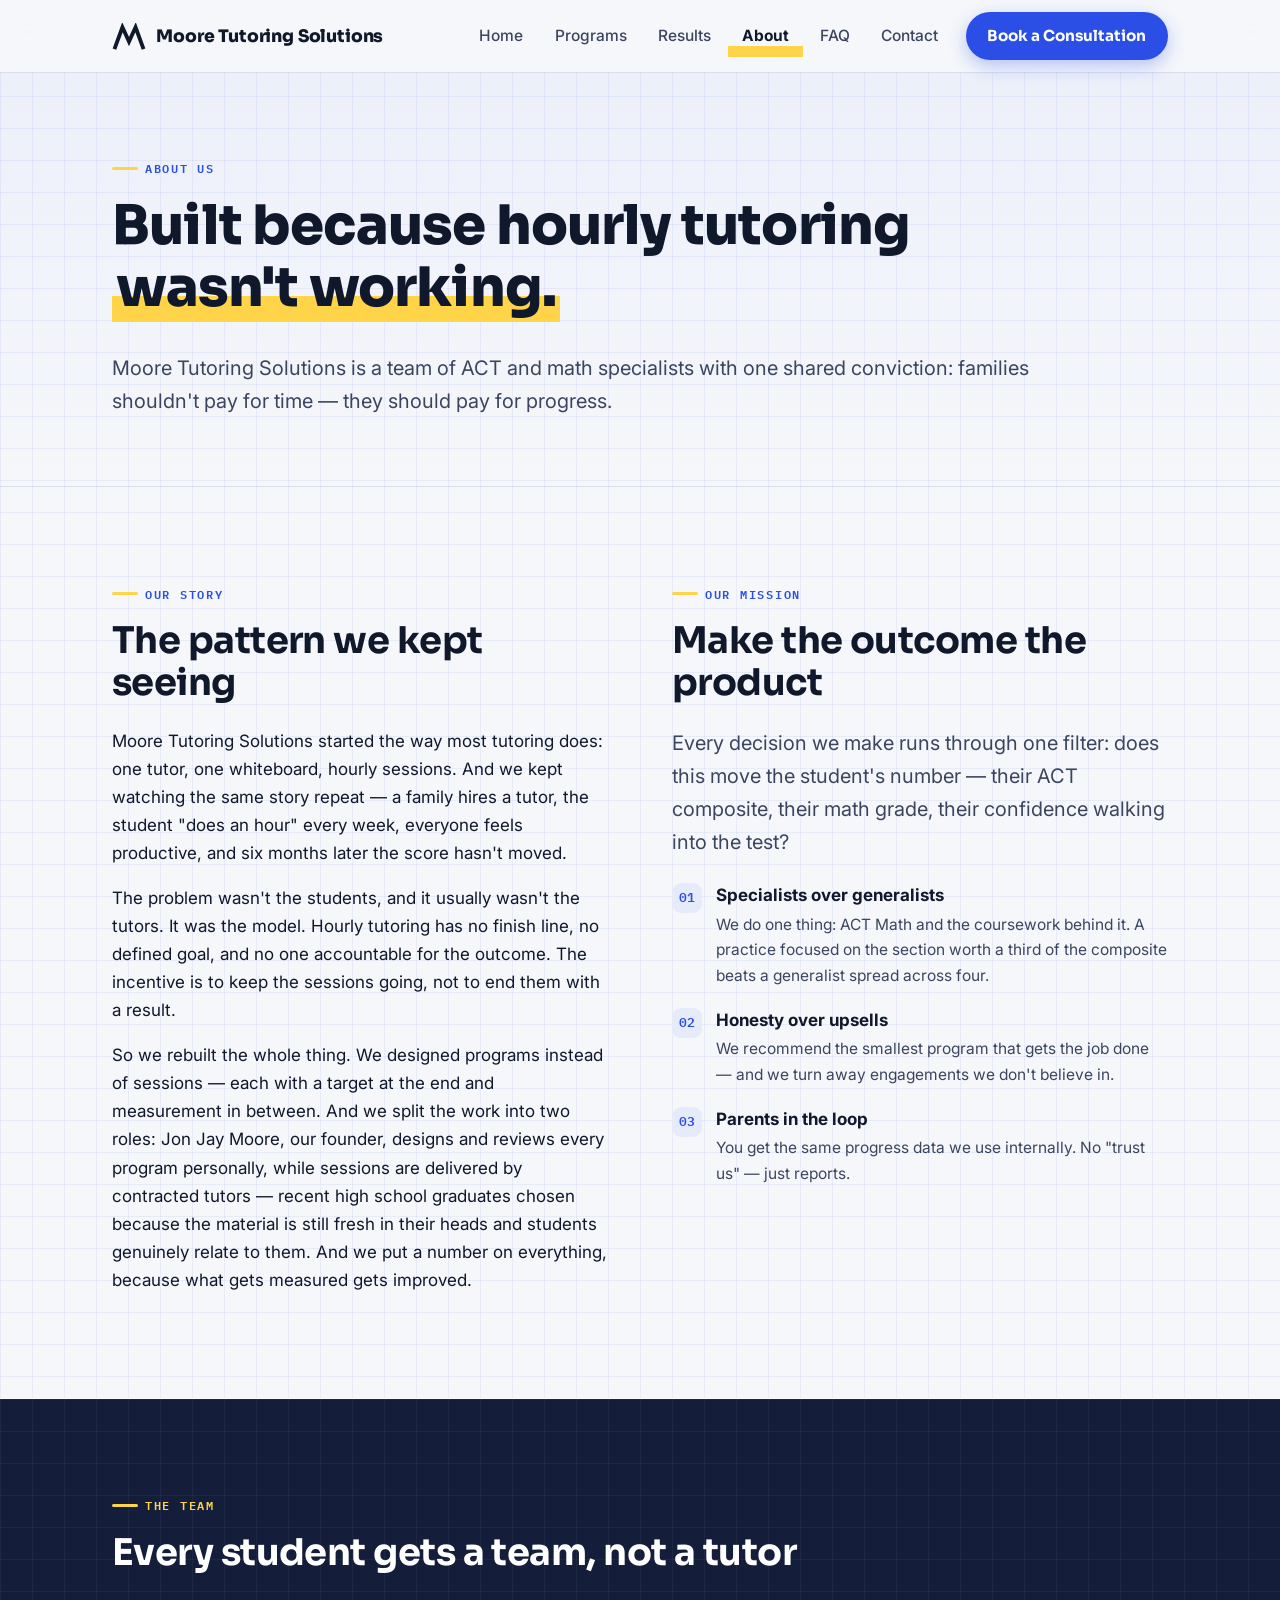
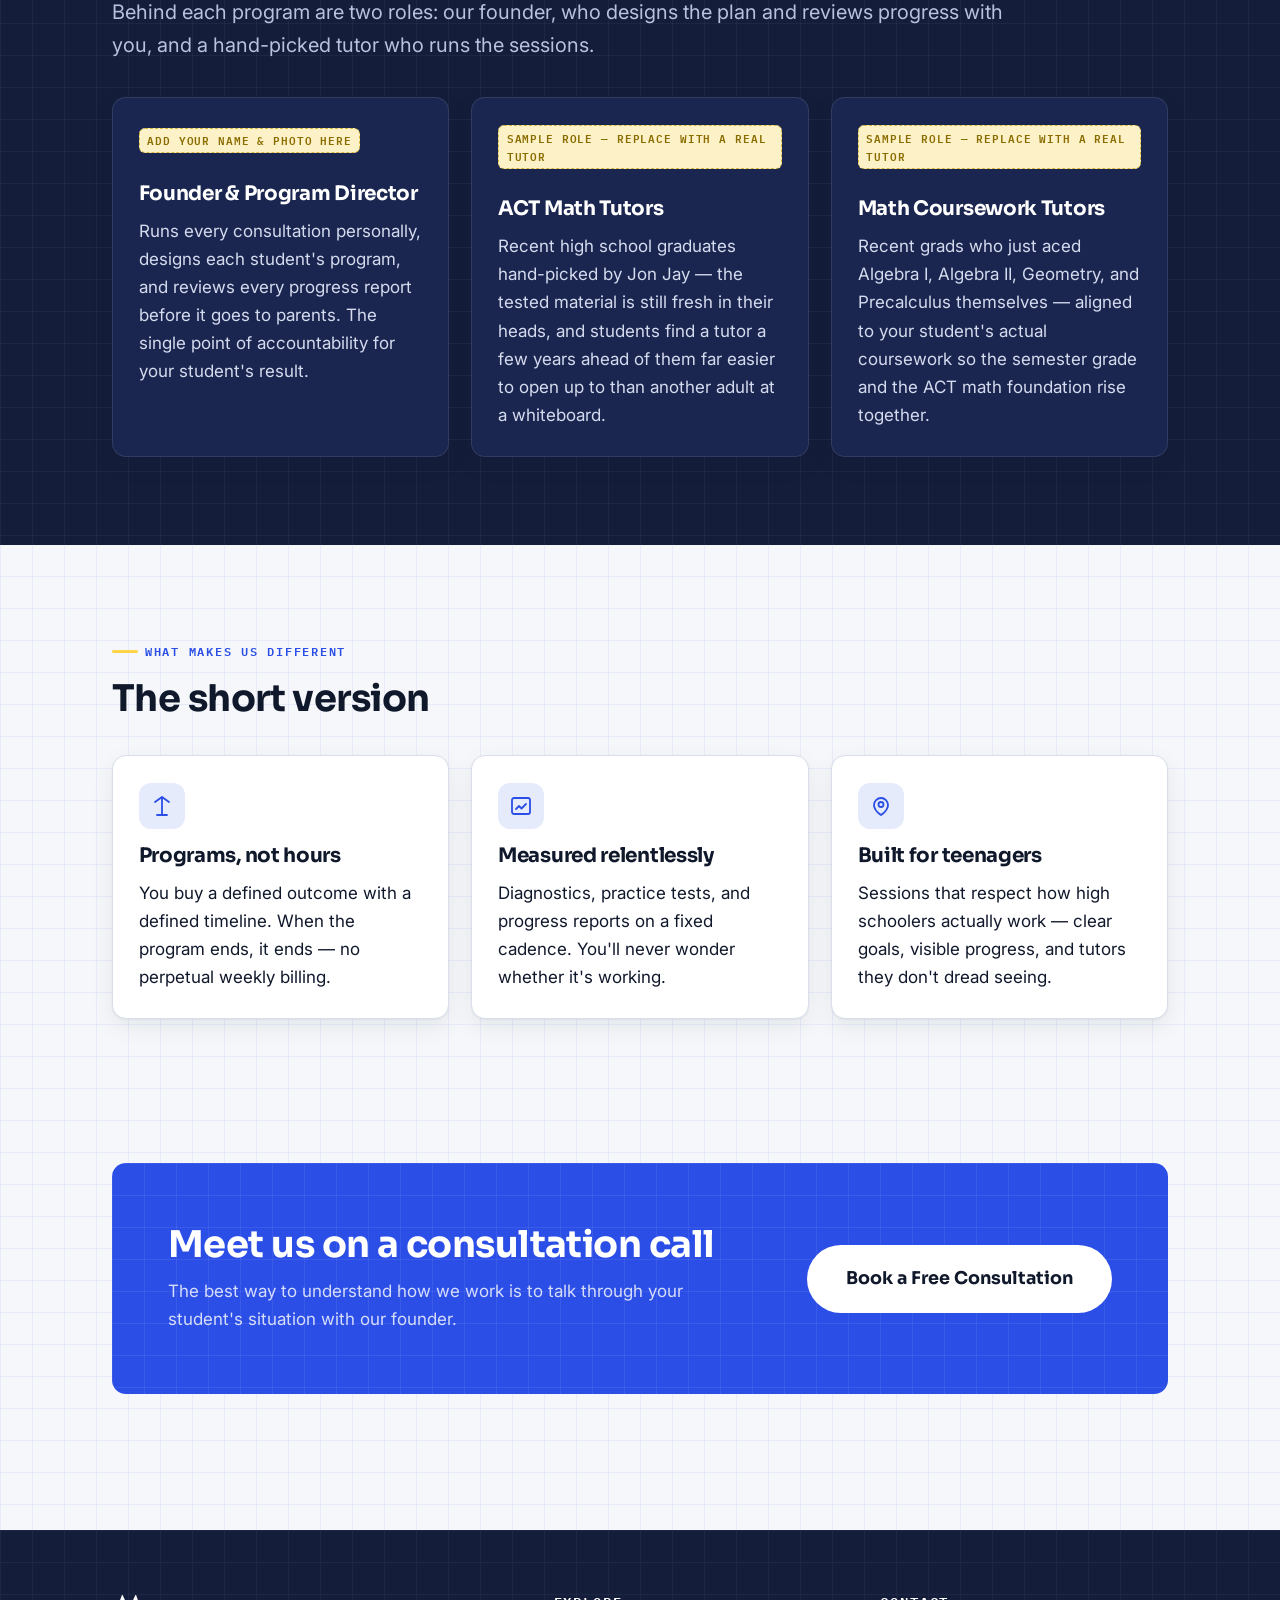
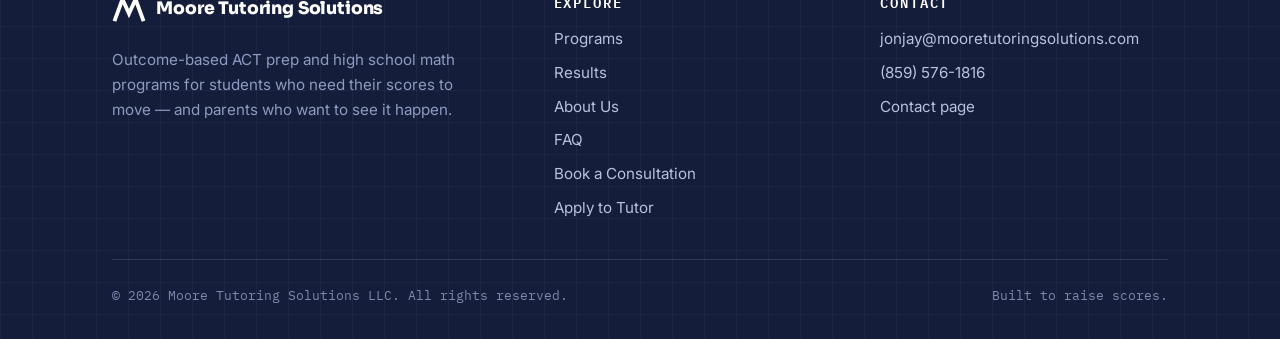
==== commit adf175ea: "Miscellaneous Miscellaneous word changes and small details, animations" ====
--- a/about.html
+++ b/about.html
@@ -8,8 +8,8 @@
   <link rel="preconnect" href="https://fonts.googleapis.com">
   <link rel="preconnect" href="https://fonts.gstatic.com" crossorigin>
   <link href="https://fonts.googleapis.com/css2?family=Inter:wght@400;500;600&family=Sora:wght@600;700;800&family=IBM+Plex+Mono:wght@500;600;700&display=swap" rel="stylesheet">
-  <link rel="stylesheet" href="css/styles.css">
-  <!-- Calendly scheduler - powers every Book a Consultation button -->
+  <link rel="stylesheet" href="css/styles.css">
+  <!-- Calendly scheduler - powers every Book a Consultation button -->
   <link rel="stylesheet" href="https://assets.calendly.com/assets/external/widget.css">
   <link rel="icon" href="data:image/svg+xml,%3Csvg xmlns='http://www.w3.org/2000/svg' viewBox='0 0 44 44'%3E%3Crect width='44' height='44' rx='8' fill='%232b4ee6'/%3E%3Cpath d='M8 32 15.5 12 22 26 28.5 12 36 32' fill='none' stroke='%23fff' stroke-width='4' stroke-linejoin='miter' stroke-linecap='square'/%3E%3C/svg%3E">
 </head>
@@ -111,12 +111,12 @@
           <article class="card reveal">
             <span class="placeholder-badge">Sample role — replace with a real tutor</span>
             <h3>ACT Math Tutors</h3>
-            <p>Recent high school graduates hand-picked by Jon — the tested material is still fresh in their heads, and students find a tutor a few years ahead of them far easier to open up to than another adult at a whiteboard.</p>
+            <p>Recent high school graduates hand-picked by Jon Jay — the tested material is still fresh in their heads, and students find a tutor a few years ahead of them far easier to open up to than another adult at a whiteboard.</p>
           </article>
           <article class="card reveal">
             <span class="placeholder-badge">Sample role — replace with a real tutor</span>
             <h3>Math Coursework Tutors</h3>
-            <p>Recent grads who just aced Algebra II, Geometry, and Precalculus themselves — aligned to your student's actual coursework so the semester grade and the ACT math foundation rise together.</p>
+            <p>Recent grads who just aced Algebra I, Algebra II, Geometry, and Precalculus themselves — aligned to your student's actual coursework so the semester grade and the ACT math foundation rise together.</p>
           </article>
         </div>
       </div>
@@ -185,7 +185,7 @@
             <li><a href="results.html">Results</a></li>
             <li><a href="about.html">About Us</a></li>
             <li><a href="faq.html">FAQ</a></li>
-            <li><a href="https://calendly.com/jonjay-mooretutoringsolutions/30min" data-calendly target="_blank" rel="noopener">Book a Consultation</a></li>
+            <li><a href="https://calendly.com/jonjay-mooretutoringsolutions/30min" data-calendly target="_blank" rel="noopener">Book a Consultation</a></li>
             <li><a href="apply.html">Apply to Tutor</a></li>
           </ul>
         </div>
@@ -205,7 +205,7 @@
     </div>
   </footer>
 
-  <script src="https://assets.calendly.com/assets/external/widget.js" async></script>
+  <script src="https://assets.calendly.com/assets/external/widget.js" async></script>
   <script src="js/main.js"></script>
   <script src="js/editor.js"></script>
 </body>
--- a/css/styles.css
+++ b/css/styles.css
@@ -849,6 +849,55 @@
   margin-top: 0.65rem;
 }
 
+/* ---------- Proof points ("What an ACT score is actually worth") ----------
+   Rendered by js/proofSection.js from the data in js/proofPoints.js —
+   edit the numbers there, never here or in the HTML. */
+.proof-card {
+  display: flex;
+  flex-direction: column;
+}
+
+.proof-card__num {
+  font-family: var(--font-mono);
+  font-size: clamp(1.9rem, 4vw, 2.5rem);
+  font-weight: 700;
+  color: var(--cobalt);
+  line-height: 1.15;
+  margin: 0 0 0.8rem;
+}
+
+.proof-card__detail {
+  color: var(--ink-soft);
+  font-size: 0.97rem;
+  flex: 1;
+}
+
+/* Visible source citation pinned to the bottom of each card.
+   --ink-faint on the white card passes WCAG AA (4.7:1). */
+.proof-card__source {
+  margin: 0.4rem 0 0;
+  padding-top: 0.9rem;
+  border-top: 1px dashed var(--line);
+  font-size: 0.85rem;
+  color: var(--ink-faint);
+}
+
+/* Verification line under the cards. Uses --ink-soft rather than the
+   usual --ink-faint because ink-faint only reaches 4.4:1 on the paper
+   background — below WCAG AA for small text. */
+.proof-foot {
+  margin: 1.8rem 0 0;
+  text-align: center;
+  font-family: var(--font-mono);
+  font-size: 0.82rem;
+  color: var(--ink-soft);
+}
+
+.proof-cta {
+  margin: 1.4rem 0 0;
+  text-align: center;
+}
+
 /* ---------- Testimonials ---------- */
 .quote-card {
   background: var(--paper-raised);
@@ -901,6 +950,137 @@
   background: #e2f4ec;
   border-radius: 8px;
   padding: 0.3em 0.8em;
+}
+
+/* ---------- Counting-up numbers ----------
+   Anything carrying data-countup animates from zero when it scrolls into
+   view (see js/main.js). Tabular figures keep every digit the same width so
+   the number doesn't wobble on its way up. */
+[data-countup] {
+  font-variant-numeric: tabular-nums;
+}
+
+/* ---------- Before / after score blocks (results page) ---------- */
+.ba {
+  display: grid;
+  grid-template-columns: 1fr auto 1fr;
+  align-items: center;
+  gap: 0.6rem;
+  margin: 1.1rem 0 1.3rem;
+  padding: 1.1rem 0.9rem 0.9rem;
+  background: var(--paper);
+  border: 1px solid var(--line);
+  border-radius: var(--radius-sm);
+}
+
+.ba__cell {
+  text-align: center;
+  min-width: 0;
+}
+
+.ba__label {
+  display: block;
+  font-size: 0.72rem;
+  font-weight: 600;
+  letter-spacing: 0.06em;
+  text-transform: uppercase;
+  color: var(--ink-faint);
+}
+
+.ba__num {
+  display: block;
+  font-family: var(--font-mono);
+  font-size: clamp(1.7rem, 4.5vw, 2.2rem);
+  font-weight: 700;
+  line-height: 1.15;
+  color: var(--ink-faint);
+}
+
+.ba__cell--after .ba__label {
+  color: var(--cobalt);
+}
+
+.ba__cell--after .ba__num {
+  color: var(--cobalt);
+}
+
+.ba__arrow {
+  font-family: var(--font-mono);
+  font-size: 1.3rem;
+  font-weight: 700;
+  color: var(--ink-faint);
+}
+
+.ba__delta {
+  grid-column: 1 / -1;
+  justify-self: center;
+  margin-top: 0.5rem;
+  font-family: var(--font-mono);
+  font-size: 0.8rem;
+  font-weight: 600;
+  color: var(--success);
+  background: #e2f4ec;
+  border-radius: 8px;
+  padding: 0.3em 0.8em;
+}
+
+/* ---------- Guarantee callout ---------- */
+.guarantee {
+  display: flex;
+  gap: 1.1rem;
+  align-items: flex-start;
+  margin-top: 2.2rem;
+  padding: 1.5rem 1.6rem;
+  background: var(--paper-raised);
+  border: 1px solid var(--line);
+  border-left: 5px solid var(--success);
+  border-radius: var(--radius);
+  box-shadow: var(--shadow);
+}
+
+.guarantee__icon {
+  flex: none;
+  width: 44px;
+  height: 44px;
+  border-radius: 12px;
+  display: grid;
+  place-items: center;
+  color: var(--success);
+  background: #e2f4ec;
+}
+
+.guarantee h3 {
+  margin: 0 0 0.4rem;
+  font-size: 1.15rem;
+}
+
+.guarantee p {
+  margin: 0;
+  color: var(--ink-soft);
+  font-size: 0.97rem;
+}
+
+.panel-dark .guarantee {
+  background: rgba(255, 255, 255, 0.05);
+  border-color: rgba(255, 255, 255, 0.14);
+  border-left-color: #3ecf9a;
+  box-shadow: none;
+}
+
+.panel-dark .guarantee p {
+  color: #b8c1dd;
+}
+
+.panel-dark .guarantee__icon {
+  color: #3ecf9a;
+  background: rgba(62, 207, 154, 0.14);
+}
+
+@media (max-width: 560px) {
+  .guarantee {
+    flex-direction: column;
+    gap: 0.9rem;
+  }
 }
 
 /* Placeholder badge — remove when real content goes in */
@@ -968,6 +1148,16 @@
 
 .faq-item summary:hover {
   background: var(--cobalt-tint);
+}
+
+/* The open question lifts off the page and grows a cobalt spine */
+.faq-item[open] {
+  border-color: var(--cobalt);
+  box-shadow: var(--shadow-lift);
+}
+
+.faq-item[open] summary {
+  box-shadow: inset 4px 0 0 var(--cobalt);
 }
 
 .faq-item__body {
@@ -1346,6 +1536,18 @@
   }
 }
 
+/* FAQ answers unfold downward out of their question */
+@keyframes faq-unfold {
+  from {
+    opacity: 0;
+    transform: translateY(-6px);
+  }
+  to {
+    opacity: 1;
+    transform: none;
+  }
+}
+
 @keyframes brand-draw {
   from {
     stroke-dashoffset: 130;
@@ -1398,22 +1600,30 @@
   animation: brand-draw 0.9s ease-out 0.1s both;
 }
 
-/* FAQ answers fade in as they open */
+/* FAQ answers unfold as they open */
 .faq-item[open] .faq-item__body {
-  animation: rise-in 0.35s ease;
+  animation: faq-unfold 0.35s ease;
 }
 
 /* Cards lift slightly under the cursor */
 .card,
 .tier,
-.quote-card {
-  transition: opacity 0.55s ease, transform 0.55s ease, translate 0.25s ease, box-shadow 0.25s ease;
+.quote-card,
+.faq-item {
+  transition: opacity 0.55s ease, transform 0.55s ease, translate 0.25s ease, box-shadow 0.25s ease,
+    border-color 0.25s ease;
 }
 
 .card:hover,
 .tier:hover,
 .quote-card:hover {
   translate: 0 -5px;
+  box-shadow: var(--shadow-lift);
+}
+
+/* FAQ rows sit closer together, so they lift a little less */
+.faq-item:hover {
+  translate: 0 -3px;
   box-shadow: var(--shadow-lift);
 }
 
@@ -1459,13 +1669,15 @@
 
   .card,
   .tier,
-  .quote-card {
+  .quote-card,
+  .faq-item {
     transition: none;
   }
 
   .card:hover,
   .tier:hover,
-  .quote-card:hover {
+  .quote-card:hover,
+  .faq-item:hover {
     translate: none;
   }
 }
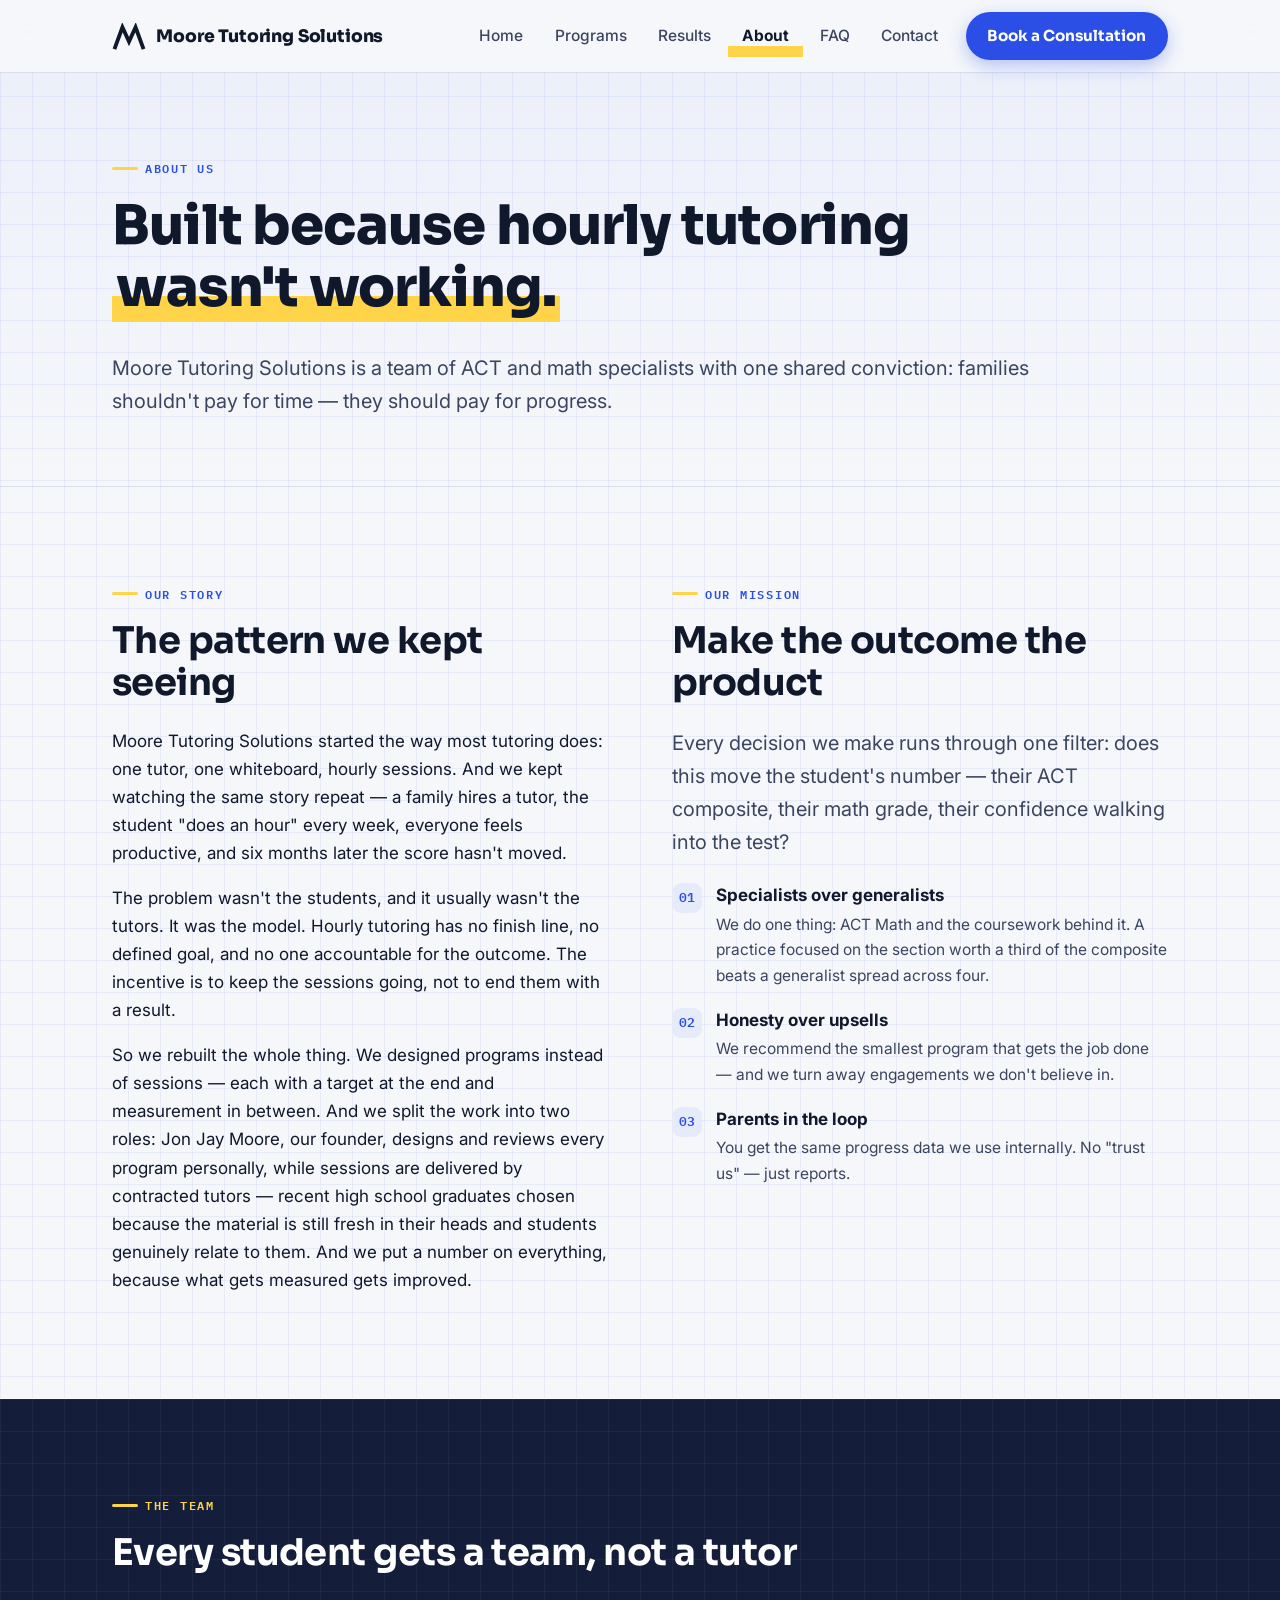
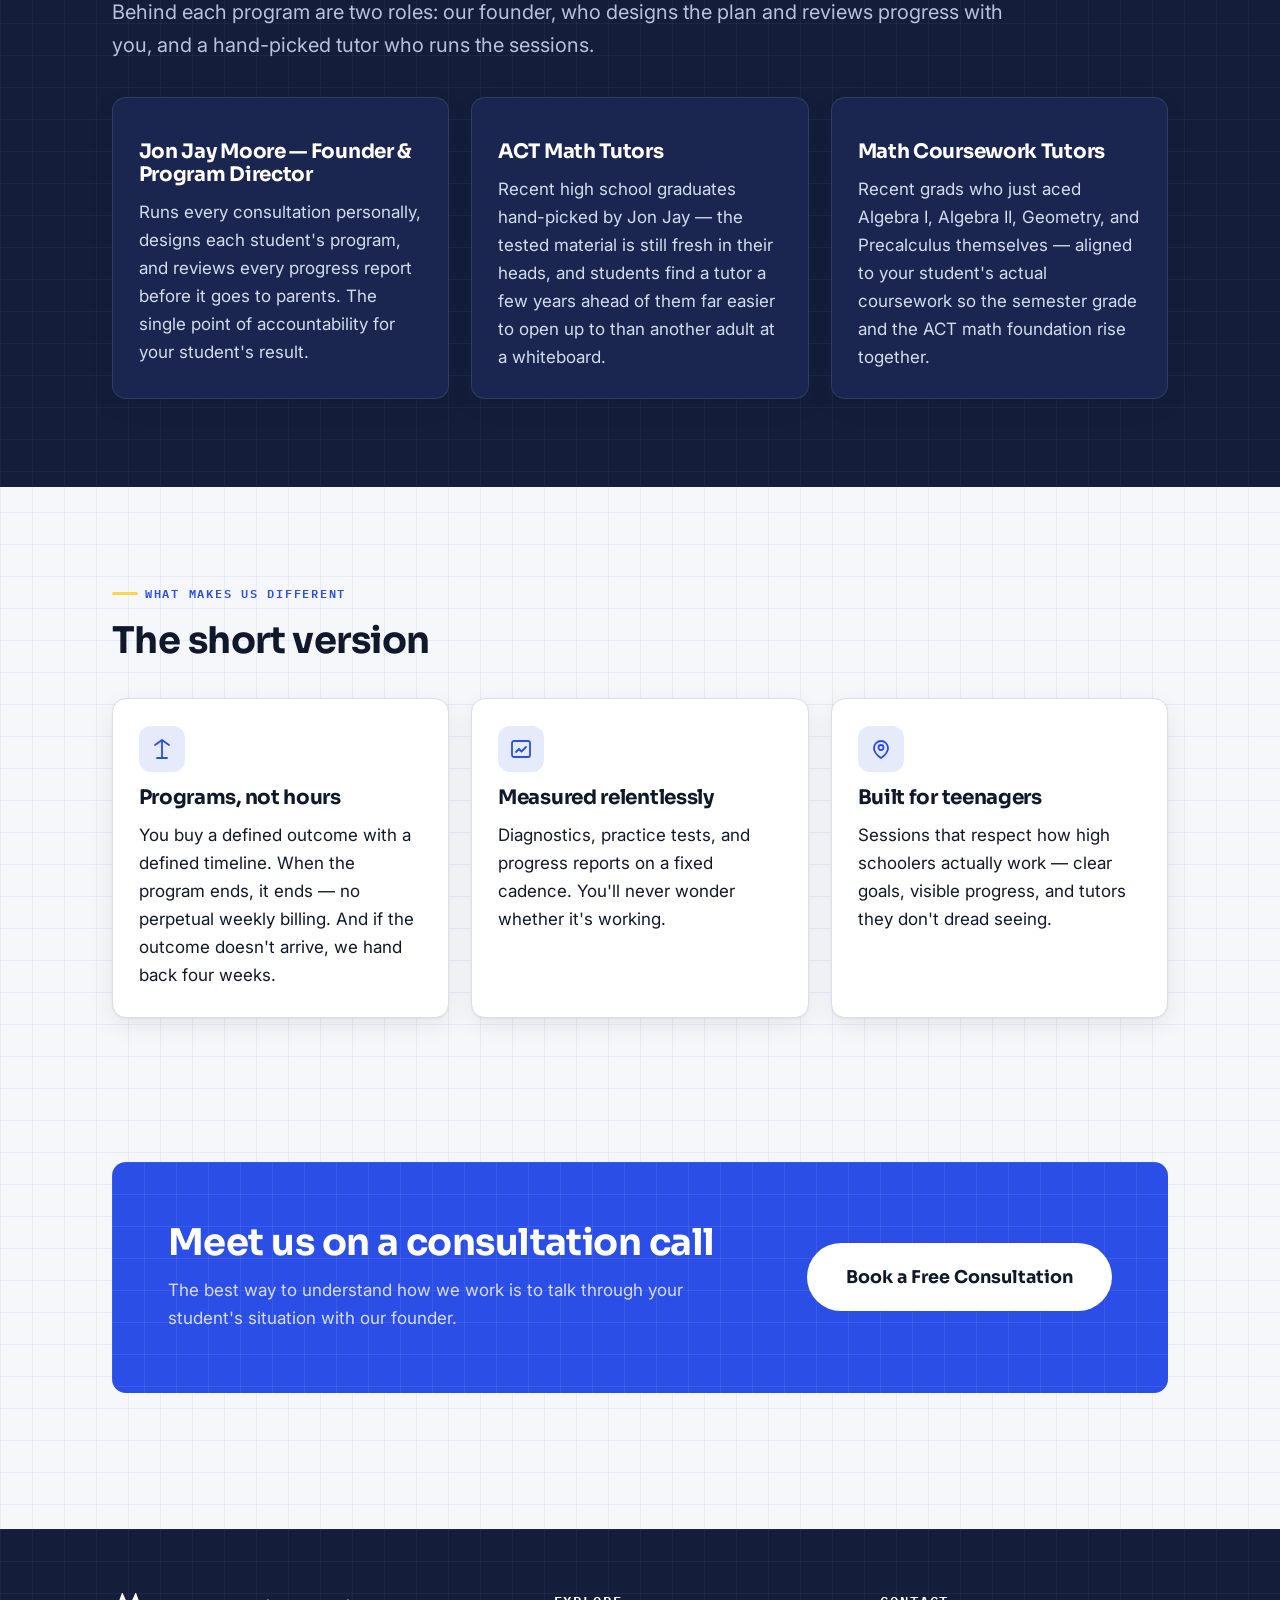
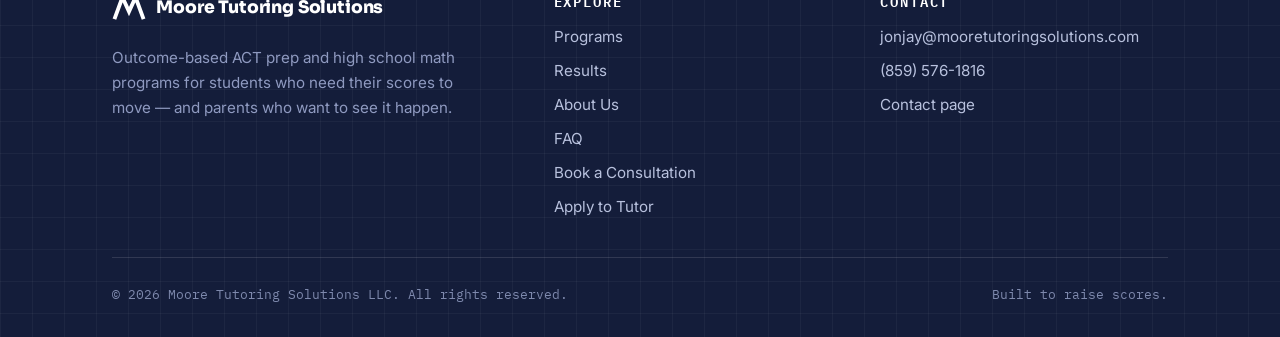
==== commit e0bb8cf5: "Price Raises and Testimonials all that" ====
--- a/about.html
+++ b/about.html
@@ -98,23 +98,19 @@
         <h2>Every student gets a team, not a tutor</h2>
         <p class="lead">Behind each program are two roles: our founder, who designs the plan and reviews progress with you, and a hand-picked tutor who runs the sessions.</p>
         <!-- ==============================================================
-             PLACEHOLDER TEAM: swap in real names, photos, and bios.
-             Duplicate a card to add more tutors; delete the badge lines
-             once real content is in.
+             THE TEAM: to add a photo or a named tutor later, duplicate one
+             of these cards and swap the heading and text.
              ============================================================== -->
         <div class="card-grid">
           <article class="card reveal">
-            <span class="placeholder-badge">Add your name &amp; photo here</span>
-            <h3>Founder &amp; Program Director</h3>
+            <h3>Jon Jay Moore — Founder &amp; Program Director</h3>
             <p>Runs every consultation personally, designs each student's program, and reviews every progress report before it goes to parents. The single point of accountability for your student's result.</p>
           </article>
           <article class="card reveal">
-            <span class="placeholder-badge">Sample role — replace with a real tutor</span>
             <h3>ACT Math Tutors</h3>
             <p>Recent high school graduates hand-picked by Jon Jay — the tested material is still fresh in their heads, and students find a tutor a few years ahead of them far easier to open up to than another adult at a whiteboard.</p>
           </article>
           <article class="card reveal">
-            <span class="placeholder-badge">Sample role — replace with a real tutor</span>
             <h3>Math Coursework Tutors</h3>
             <p>Recent grads who just aced Algebra I, Algebra II, Geometry, and Precalculus themselves — aligned to your student's actual coursework so the semester grade and the ACT math foundation rise together.</p>
           </article>
@@ -133,7 +129,7 @@
               <svg width="24" height="24" viewBox="0 0 24 24" fill="none" stroke="currentColor" stroke-width="1.8" stroke-linecap="round" stroke-linejoin="round"><path d="M12 3v18M5 8l7-5 7 5M7 21h10"/></svg>
             </div>
             <h3>Programs, not hours</h3>
-            <p>You buy a defined outcome with a defined timeline. When the program ends, it ends — no perpetual weekly billing.</p>
+            <p>You buy a defined outcome with a defined timeline. When the program ends, it ends — no perpetual weekly billing. And if the outcome doesn't arrive, we hand back four weeks.</p>
           </article>
           <article class="card reveal">
             <div class="card__icon" aria-hidden="true">
--- a/css/styles.css
+++ b/css/styles.css
@@ -917,6 +917,16 @@
   flex: 1;
 }
 
+/* Longer reviews run to more than one paragraph. Keep them spaced from each
+   other but flush with the name underneath. */
+.quote-card blockquote p {
+  margin: 0 0 0.9em;
+}
+
+.quote-card blockquote p:last-child {
+  margin-bottom: 0;
+}
+
 .quote-card blockquote::before {
   content: "“";
   display: block;
@@ -1176,6 +1186,51 @@
   border-radius: var(--radius);
   box-shadow: var(--shadow-lift);
   padding: clamp(1.6rem, 4vw, 2.4rem);
+}
+
+/* A form card standing on its own (not in a two-column split) — kept narrow
+   enough to stay readable on a wide screen. */
+.form-card--centered {
+  max-width: 820px;
+  margin: 0 auto;
+}
+
+/* ---------- Embedded Google Form (apply page) ----------
+   The form itself lives in Google Forms; this is just the window onto it.
+
+   A browser cannot measure the height of a page belonging to another site,
+   so these heights are set by hand. Err on the tall side: an iframe taller
+   than its form just shows a little extra of the form's own background,
+   while one that's too short traps the visitor in a second scrollbar inside
+   the page — and people miss questions that way.
+
+   Measured at the time of writing: the longest page of the application (the
+   first one, with five questions) needs about 1260px once Google's own
+   640px-wide question column stops shrinking.
+
+   IF A PAGE OF THE FORM LOOKS CUT OFF, or a scrollbar appears down the
+   right-hand side of the form itself, raise the matching number below. */
+.form-embed {
+  margin-top: 1.5rem;
+  border: 1px solid var(--line);
+  border-radius: var(--radius-sm);
+  overflow: hidden;
+  background: var(--paper);
+}
+
+.form-embed iframe {
+  display: block;
+  width: 100%;
+  height: 1320px;
+  border: 0;
+}
+
+/* Below roughly 760px the window is narrower than Google's 640px question
+   column, so the questions start wrapping and the form grows taller. */
+@media (max-width: 760px) {
+  .form-embed iframe {
+    height: 1620px;
+  }
 }
 
 .form-grid {
